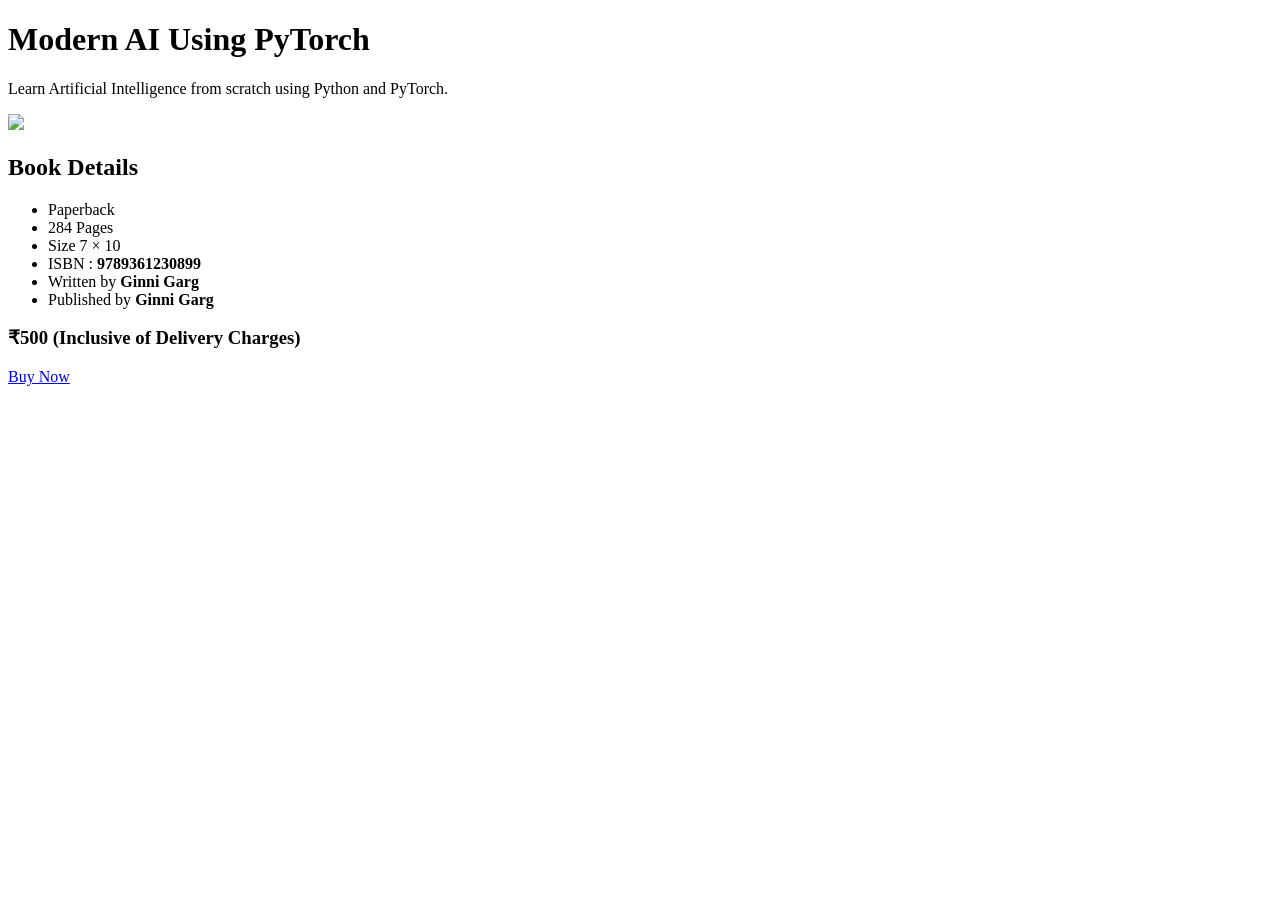
==== index.html @ 7d4c64e7 "Add files via upload" ====
<!DOCTYPE html>
<html lang="en">

<head>

<meta charset="UTF-8">

<title>Modern AI Using PyTorch</title>

<link rel="stylesheet" href="assets/css/style.css">

</head>

<body>

<header>

<h1>Modern AI Using PyTorch</h1>

<p>
Learn Artificial Intelligence from scratch using Python and PyTorch.
</p>

</header>

<section class="book">

<img src="assets/images/Front_Cover.png">

<div>

<h2>Book Details</h2>

<ul>

<li>Paperback</li>

<li>284 Pages</li>

<li>Size 7 × 10</li>

<li>ISBN : <b>9789361230899</b></li>

<li>Written by <b>Ginni Garg</b></li>

<li>Published by <b>Ginni Garg</b></li>

</ul>

<h3>₹500 (Inclusive of Delivery Charges)</h3>

<a href="payment.html" class="buy">
Buy Now

</a>

</div>

</section>

</body>

</html>
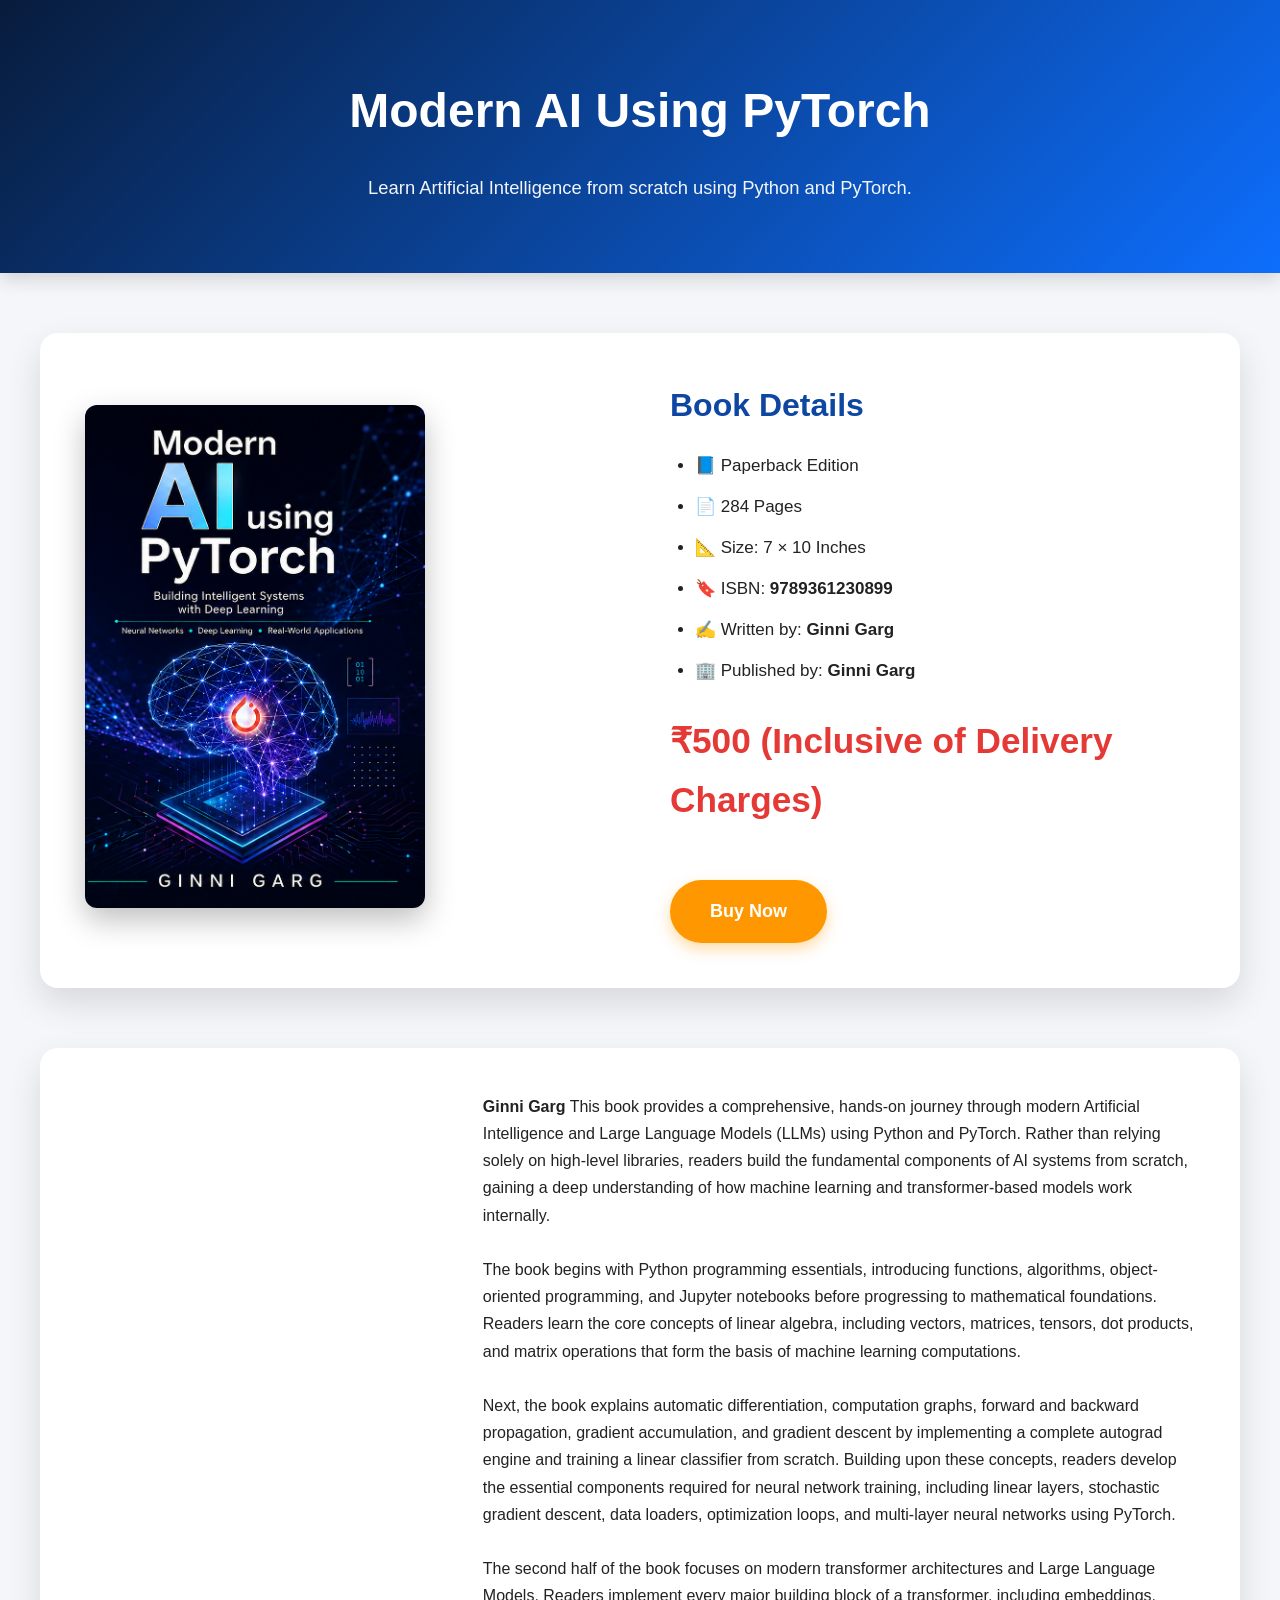
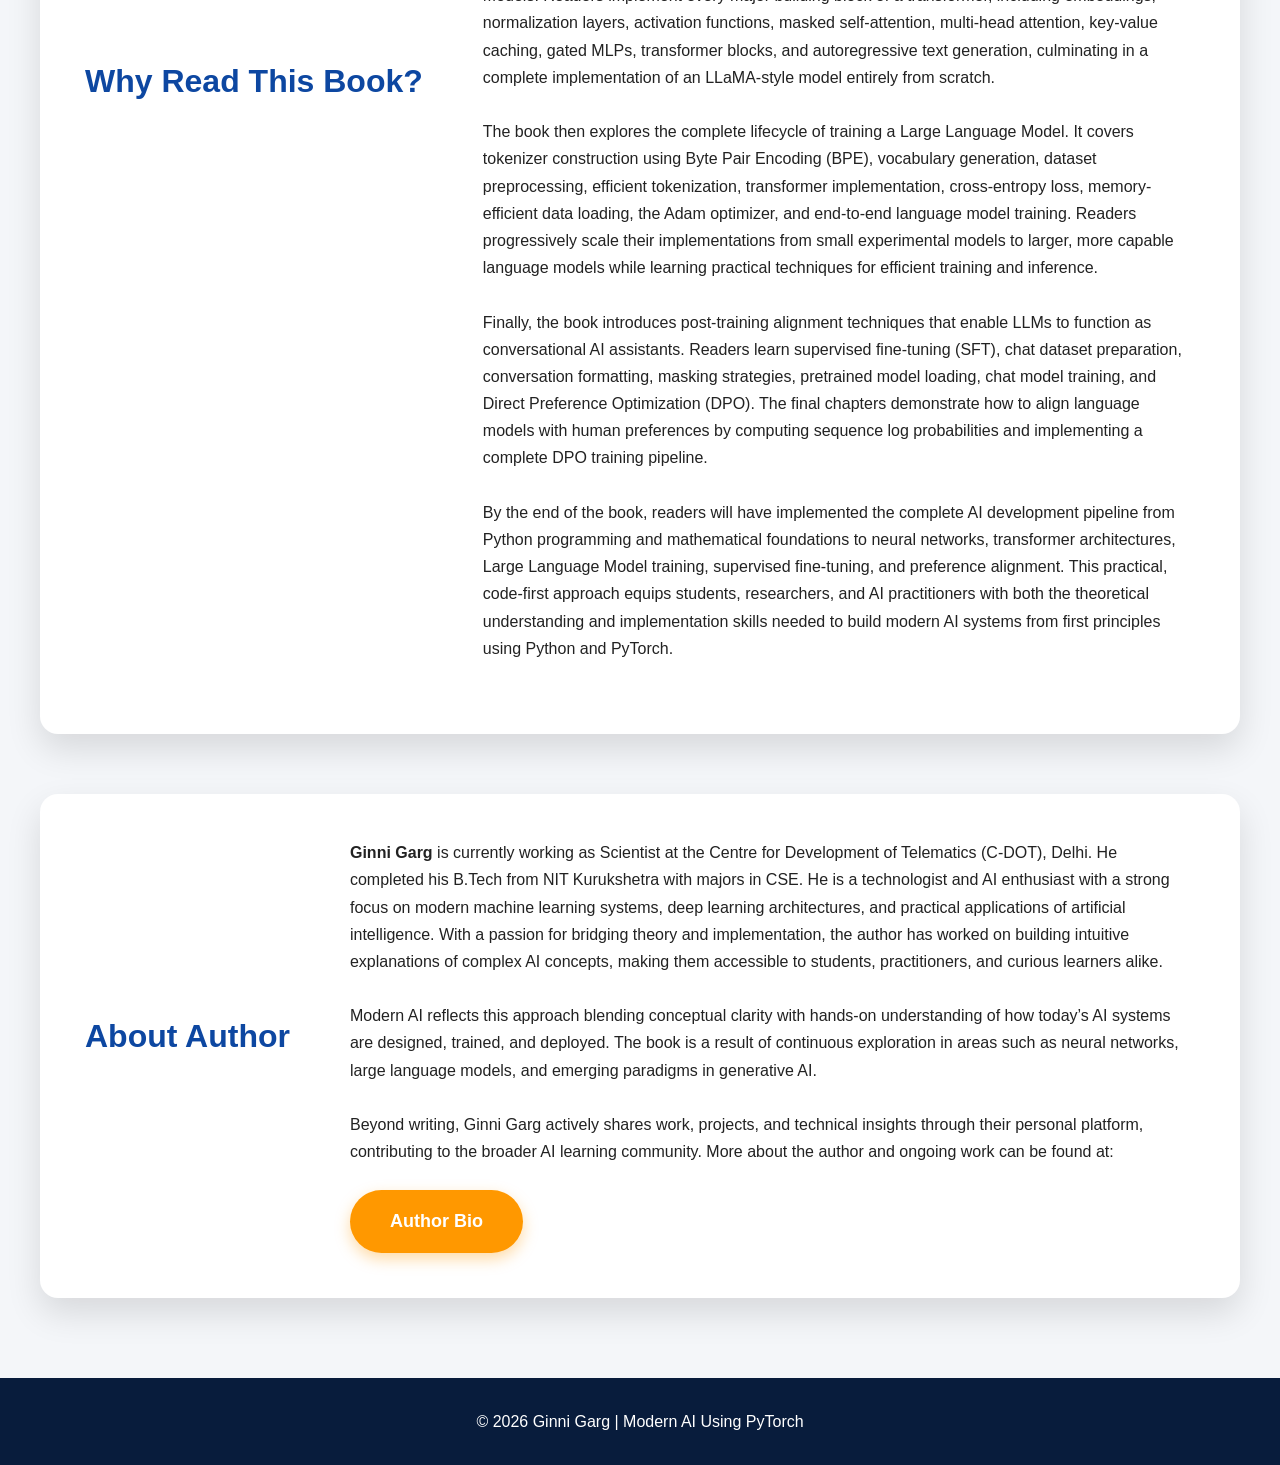
==== commit f85649f4: "Add files via upload" ====
--- a/index.html
+++ b/index.html
@@ -5,17 +5,25 @@
 
 <meta charset="UTF-8">
 
-<title>Modern AI Using PyTorch</title>
+<meta name="viewport" content="width=device-width, initial-scale=1.0">
+
+<title>
+Modern AI Using PyTorch
+</title>
 
 <link rel="stylesheet" href="assets/css/style.css">
 
 </head>
 
+
 <body>
 
+
 <header>
 
-<h1>Modern AI Using PyTorch</h1>
+<h1>
+Modern AI Using PyTorch
+</h1>
 
 <p>
 Learn Artificial Intelligence from scratch using Python and PyTorch.
@@ -23,41 +31,181 @@
 
 </header>
 
+
+
 <section class="book">
 
-<img src="assets/images/Front_Cover.png">
-
-<div>
-
-<h2>Book Details</h2>
+
+<div class="book-gallery">
+
+
+<img 
+src="assets/images/Front_Cover.png"
+class="main-cover"
+alt="Modern AI Using PyTorch Book Cover">
+
+
+</div>
+
+
+
+
+<div class="book-info">
+
+
+<h2>
+Book Details
+</h2>
+
 
 <ul>
 
-<li>Paperback</li>
-
-<li>284 Pages</li>
-
-<li>Size 7 × 10</li>
-
-<li>ISBN : <b>9789361230899</b></li>
-
-<li>Written by <b>Ginni Garg</b></li>
-
-<li>Published by <b>Ginni Garg</b></li>
+<li>
+📘 Paperback Edition
+</li>
+
+<li>
+📄 284 Pages
+</li>
+
+<li>
+📐 Size: 7 × 10 Inches
+</li>
+
+<li>
+🔖 ISBN:
+<b>
+9789361230899
+</b>
+</li>
+
+<li>
+✍️ Written by:
+<b>
+Ginni Garg
+</b>
+</li>
+
+<li>
+🏢 Published by:
+<b>
+Ginni Garg
+</b>
+</li>
 
 </ul>
 
-<h3>₹500 (Inclusive of Delivery Charges)</h3>
+
+
+<h3>
+₹500 
+<span>
+(Inclusive of Delivery Charges)
+</span>
+</h3>
+
+
 
 <a href="payment.html" class="buy">
+
 Buy Now
 
 </a>
 
-</div>
+
+</div>
+
 
 </section>
 
+
+<section class="book">
+
+
+<h2>
+Why Read This Book?
+</h2>
+
+<div class="feature-grid">
+
+<p>
+
+<b>Ginni Garg</b> This book provides a comprehensive, hands-on journey through modern Artificial Intelligence and Large Language Models (LLMs) using Python and PyTorch. Rather than relying solely on high-level libraries, readers build the fundamental components of AI systems from scratch, gaining a deep understanding of how machine learning and transformer-based models work internally.<br><br>
+
+The book begins with Python programming essentials, introducing functions, algorithms, object-oriented programming, and Jupyter notebooks before progressing to mathematical foundations. Readers learn the core concepts of linear algebra, including vectors, matrices, tensors, dot products, and matrix operations that form the basis of machine learning computations.<br><br>
+
+Next, the book explains automatic differentiation, computation graphs, forward and backward propagation, gradient accumulation, and gradient descent by implementing a complete autograd engine and training a linear classifier from scratch. Building upon these concepts, readers develop the essential components required for neural network training, including linear layers, stochastic gradient descent, data loaders, optimization loops, and multi-layer neural networks using PyTorch.<br><br>
+
+The second half of the book focuses on modern transformer architectures and Large Language Models. Readers implement every major building block of a transformer, including embeddings, normalization layers, activation functions, masked self-attention, multi-head attention, key-value caching, gated MLPs, transformer blocks, and autoregressive text generation, culminating in a complete implementation of an LLaMA-style model entirely from scratch.<br><br>
+
+The book then explores the complete lifecycle of training a Large Language Model. It covers tokenizer construction using Byte Pair Encoding (BPE), vocabulary generation, dataset preprocessing, efficient tokenization, transformer implementation, cross-entropy loss, memory-efficient data loading, the Adam optimizer, and end-to-end language model training. Readers progressively scale their implementations from small experimental models to larger, more capable language models while learning practical techniques for efficient training and inference.<br><br>
+
+Finally, the book introduces post-training alignment techniques that enable LLMs to function as conversational AI assistants. Readers learn supervised fine-tuning (SFT), chat dataset preparation, conversation formatting, masking strategies, pretrained model loading, chat model training, and Direct Preference Optimization (DPO). The final chapters demonstrate how to align language models with human preferences by computing sequence log probabilities and implementing a complete DPO training pipeline.<br><br>
+
+By the end of the book, readers will have implemented the complete AI development pipeline from Python programming and mathematical foundations to neural networks, transformer architectures, Large Language Model training, supervised fine-tuning, and preference alignment. This practical, code-first approach equips students, researchers, and AI practitioners with both the theoretical understanding and implementation skills needed to build modern AI systems from first principles using Python and PyTorch.<br><br>
+
+</p>
+
+</div>
+
+</section>
+
+
+<section class="book">
+
+
+<h2>
+About Author
+</h2>
+
+
+<div class="feature-grid">
+
+<p>
+<b>Ginni Garg</b> is currently working as Scientist at the Centre for Development of
+Telematics (C-DOT), Delhi. He completed his B.Tech from NIT Kurukshetra with
+majors in CSE. He is a technologist and AI enthusiast with a strong focus on modern
+machine learning systems, deep learning architectures, and practical applications of artificial
+intelligence. With a passion for bridging theory and implementation, the author has worked
+on building intuitive explanations of complex AI concepts, making them accessible to
+students, practitioners, and curious learners alike.<br><br>
+
+Modern AI reflects this approach blending conceptual clarity with hands-on understanding
+of how today’s AI systems are designed, trained, and deployed. The book is a result of
+continuous exploration in areas such as neural networks, large language models, and
+emerging paradigms in generative AI.<br><br>
+
+Beyond writing, Ginni Garg actively shares work, projects, and technical insights through
+their personal platform, contributing to the broader AI learning community.
+More about the author and ongoing work can be found at: <a href="https://ginniindia.github.io" class="buy">
+
+Author Bio
+
+</a>
+</p>
+
+
+</div>
+
+
+
+</section>
+
+
+
+
+<footer>
+
+<p>
+© 2026 Ginni Garg |
+Modern AI Using PyTorch
+</p>
+
+</footer>
+
+
+
+
 </body>
 
 </html>
--- a/assets/css/style.css
+++ b/assets/css/style.css
@@ -0,0 +1,516 @@
+/* ==========================================
+   Modern AI Using PyTorch
+   Professional Book Website Styles
+========================================== */
+
+*{
+    margin:0;
+    padding:0;
+    box-sizing:border-box;
+}
+
+html{
+    scroll-behavior:smooth;
+}
+
+body{
+    font-family: "Segoe UI", Tahoma, Geneva, Verdana, sans-serif;
+    background:#f4f6f9;
+    color:#222;
+    line-height:1.7;
+}
+
+/* ---------- Container ---------- */
+
+.container{
+    width:90%;
+    max-width:1200px;
+    margin:auto;
+}
+
+/* ---------- Header ---------- */
+
+header{
+    background:linear-gradient(135deg,#081c3c,#0d6efd);
+    color:#fff;
+    padding:70px 30px;
+    text-align:center;
+    box-shadow:0 6px 18px rgba(0,0,0,.15);
+}
+
+header h1{
+    font-size:3rem;
+    margin-bottom:20px;
+    font-weight:700;
+}
+
+header p{
+    max-width:800px;
+    margin:auto;
+    font-size:1.15rem;
+    opacity:.95;
+}
+
+/* ---------- Book Section ---------- */
+
+.book{
+    max-width:1200px;
+    margin:60px auto;
+    background:#fff;
+    display:flex;
+    gap:60px;
+    align-items:center;
+    padding:45px;
+    border-radius:18px;
+    box-shadow:0 15px 35px rgba(0,0,0,.12);
+}
+
+.book img{
+    width:340px;
+    border-radius:12px;
+    transition:.4s;
+    box-shadow:0 12px 30px rgba(0,0,0,.25);
+}
+
+.book img:hover{
+    transform:scale(1.04) rotate(-1deg);
+}
+
+.book div{
+    flex:1;
+}
+
+.book h2{
+    font-size:2rem;
+    margin-bottom:20px;
+    color:#0d47a1;
+}
+
+.book h3{
+    color:#e53935;
+    font-size:2.2rem;
+    margin:25px 0;
+}
+
+.book ul{
+    margin-left:25px;
+    margin-top:15px;
+}
+
+.book li{
+    margin-bottom:12px;
+    font-size:17px;
+}
+
+/* ---------- Buy Button ---------- */
+
+.buy{
+    display:inline-block;
+    margin-top:25px;
+    padding:16px 40px;
+    border-radius:50px;
+    background:#ff9800;
+    color:#fff;
+    text-decoration:none;
+    font-size:18px;
+    font-weight:600;
+    transition:.3s;
+    box-shadow:0 6px 15px rgba(255,152,0,.35);
+}
+
+.buy:hover{
+    background:#f57c00;
+    transform:translateY(-3px);
+}
+
+/* ---------- Forms ---------- */
+
+form{
+    max-width:750px;
+    margin:60px auto;
+    background:#fff;
+    padding:45px;
+    border-radius:15px;
+    box-shadow:0 12px 30px rgba(0,0,0,.1);
+}
+
+form h2{
+    margin-bottom:30px;
+    color:#0d47a1;
+}
+
+input,
+textarea,
+select{
+
+    width:100%;
+    padding:15px 18px;
+    margin-bottom:20px;
+    border:1px solid #d7d7d7;
+    border-radius:8px;
+    font-size:16px;
+    transition:.3s;
+    background:#fafafa;
+}
+
+textarea{
+    min-height:140px;
+    resize:vertical;
+}
+
+input:focus,
+textarea:focus,
+select:focus{
+
+    outline:none;
+    border-color:#0d6efd;
+    background:#fff;
+    box-shadow:0 0 8px rgba(13,110,253,.15);
+
+}
+
+button{
+
+    width:100%;
+    padding:16px;
+    background:#0d6efd;
+    color:#fff;
+    font-size:18px;
+    font-weight:600;
+    border:none;
+    border-radius:8px;
+    cursor:pointer;
+    transition:.3s;
+
+}
+
+button:hover{
+
+    background:#0849b8;
+
+}
+
+/* ---------- Cards ---------- */
+
+.card{
+
+    background:#fff;
+    padding:30px;
+    border-radius:15px;
+    box-shadow:0 8px 20px rgba(0,0,0,.08);
+    margin:30px 0;
+
+}
+
+/* ---------- Footer ---------- */
+
+footer{
+
+    margin-top:80px;
+    background:#081c3c;
+    color:#fff;
+    text-align:center;
+    padding:30px;
+
+}
+
+footer a{
+
+    color:#fff;
+    text-decoration:none;
+
+}
+
+/* ---------- Success Page ---------- */
+
+.success{
+
+    text-align:center;
+    max-width:700px;
+    margin:80px auto;
+    background:#fff;
+    padding:50px;
+    border-radius:18px;
+    box-shadow:0 10px 25px rgba(0,0,0,.1);
+
+}
+
+.success h1{
+
+    color:#2e7d32;
+    margin-bottom:20px;
+
+}
+
+.success p{
+
+    margin-bottom:30px;
+    font-size:18px;
+
+}
+
+/* ---------- Utilities ---------- */
+
+.text-center{
+    text-align:center;
+}
+
+.mt-20{
+    margin-top:20px;
+}
+
+.mt-40{
+    margin-top:40px;
+}
+
+.mb-40{
+    margin-bottom:40px;
+}
+
+/* ---------- Responsive ---------- */
+
+@media(max-width:992px){
+
+.book{
+
+    flex-direction:column;
+    text-align:center;
+
+}
+
+.book img{
+
+    width:280px;
+
+}
+
+.book ul{
+
+    text-align:left;
+
+}
+
+header h1{
+
+    font-size:2.4rem;
+
+}
+
+}
+
+@media(max-width:768px){
+
+header{
+
+    padding:50px 20px;
+
+}
+
+header h1{
+
+    font-size:2rem;
+
+}
+
+.book{
+
+    padding:25px;
+
+}
+
+form{
+
+    padding:25px;
+
+}
+
+.buy{
+
+    width:100%;
+    text-align:center;
+
+}
+
+}
+
+@media(max-width:480px){
+
+header h1{
+
+    font-size:1.7rem;
+
+}
+
+.book h2{
+
+    font-size:1.5rem;
+
+}
+
+.book h3{
+
+    font-size:1.8rem;
+
+}
+
+body{
+
+    font-size:15px;
+
+}
+
+/* ==========================
+   Payment Page
+========================== */
+
+
+.payment-card{
+
+max-width:750px;
+
+margin:60px auto;
+
+padding:45px;
+
+}
+
+
+
+.payment-card .back-btn{
+
+display:inline-block;
+
+margin-bottom:30px;
+
+}
+
+
+
+.payment-card h2{
+
+color:#0d47a1;
+
+font-size:2rem;
+
+margin-bottom:15px;
+
+}
+
+
+
+.payment-desc{
+
+font-size:17px;
+
+color:#666;
+
+margin-bottom:25px;
+
+}
+
+
+
+.upi-image {
+
+    width: 200px;
+    max-width: 80%;
+    height: auto;
+
+    display: block;
+    margin: 25px auto;
+
+    object-fit: contain;
+
+    border-radius: 12px;
+
+    padding: 8px;
+
+    background: #ffffff;
+
+    box-shadow: 0 8px 20px rgba(0,0,0,0.15);
+
+}
+
+
+@media(max-width:600px){
+
+    .upi-image {
+
+        width: 150px;
+        max-width: 70%;
+
+    }
+
+}
+
+
+
+.upi-details{
+
+background:#f4f8ff;
+
+padding:20px;
+
+border-radius:12px;
+
+margin:20px auto;
+
+max-width:350px;
+
+}
+
+
+
+.upi-details h3{
+
+color:#0d6efd;
+
+}
+
+
+
+.payment-steps{
+
+text-align:left;
+
+background:#f8f9fa;
+
+padding:25px;
+
+border-radius:15px;
+
+margin:35px 0;
+
+}
+
+
+
+.payment-steps h3{
+
+color:#0d47a1;
+
+margin-bottom:15px;
+
+}
+
+
+
+.payment-steps ul{
+
+list-style:none;
+
+padding:0;
+
+}
+
+
+
+.payment-steps li{
+
+padding:8px 0;
+
+font-size:16px;
+
+}
+
+}
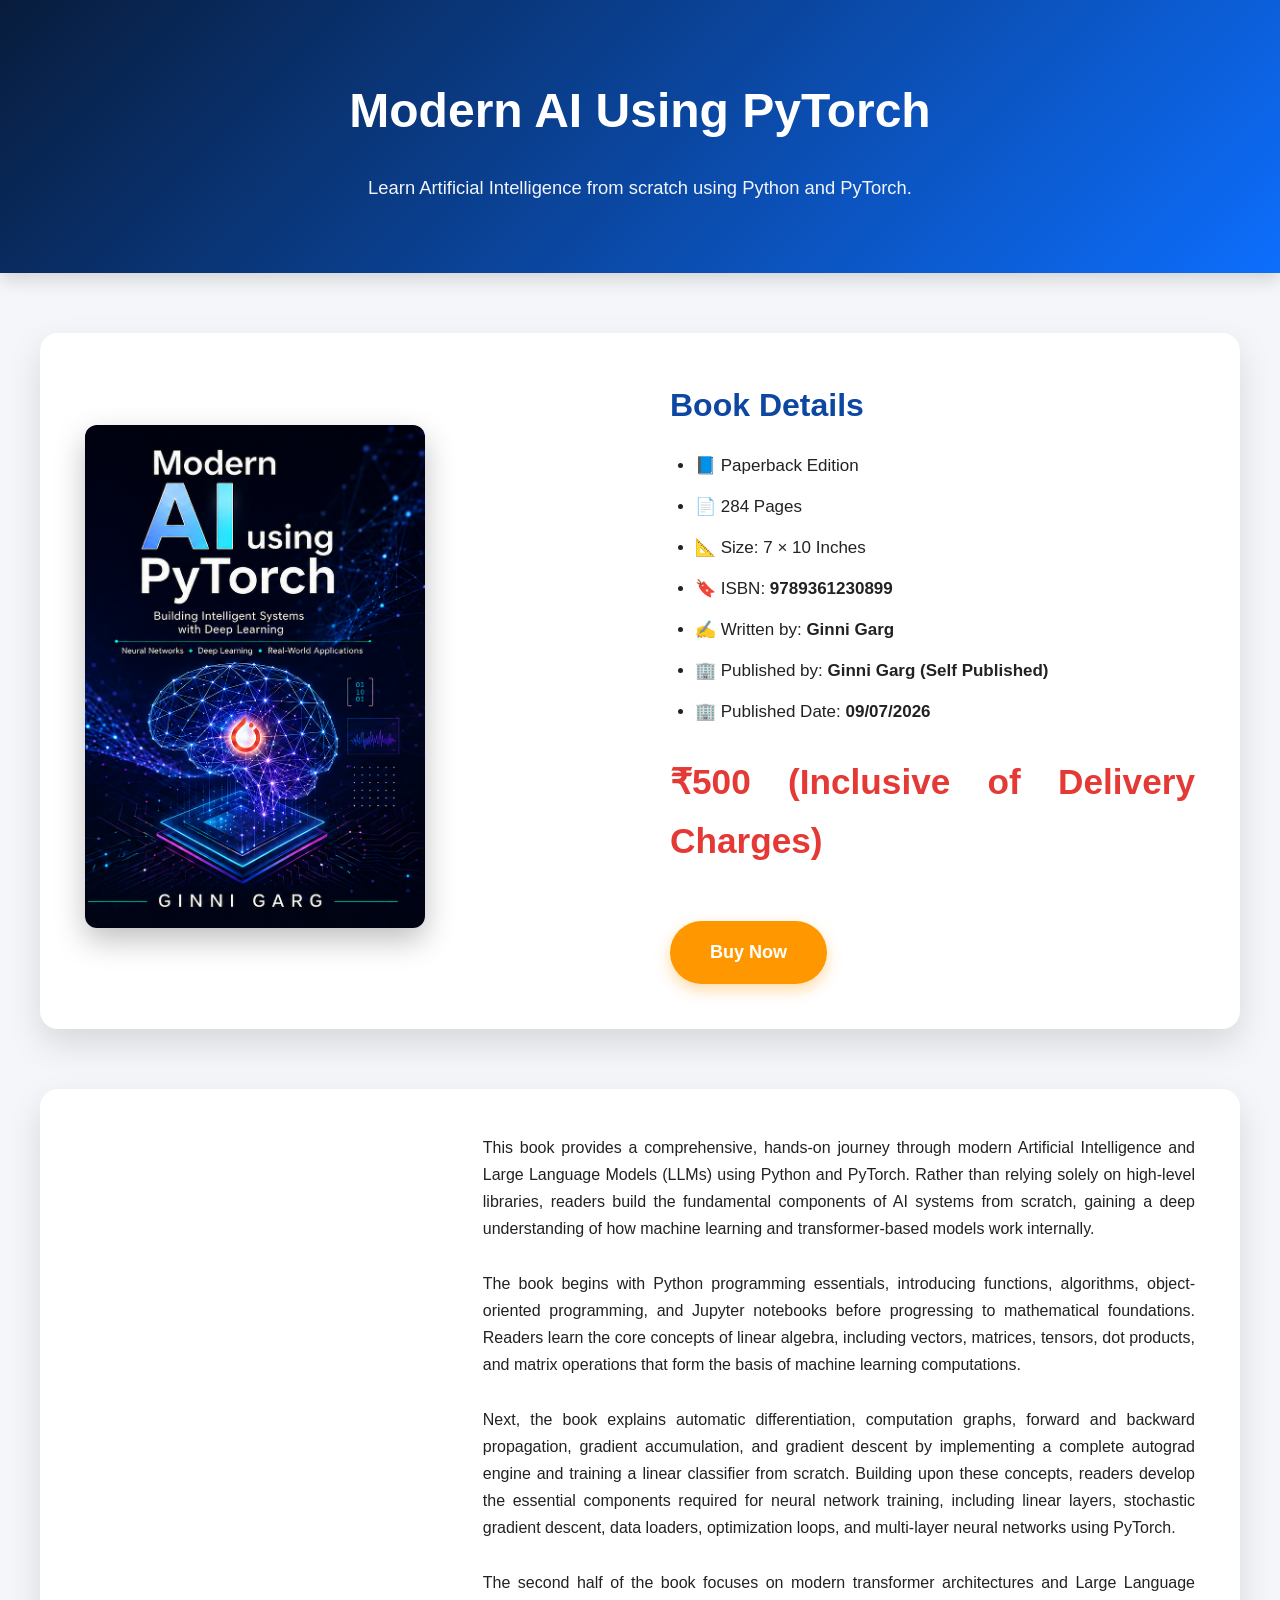
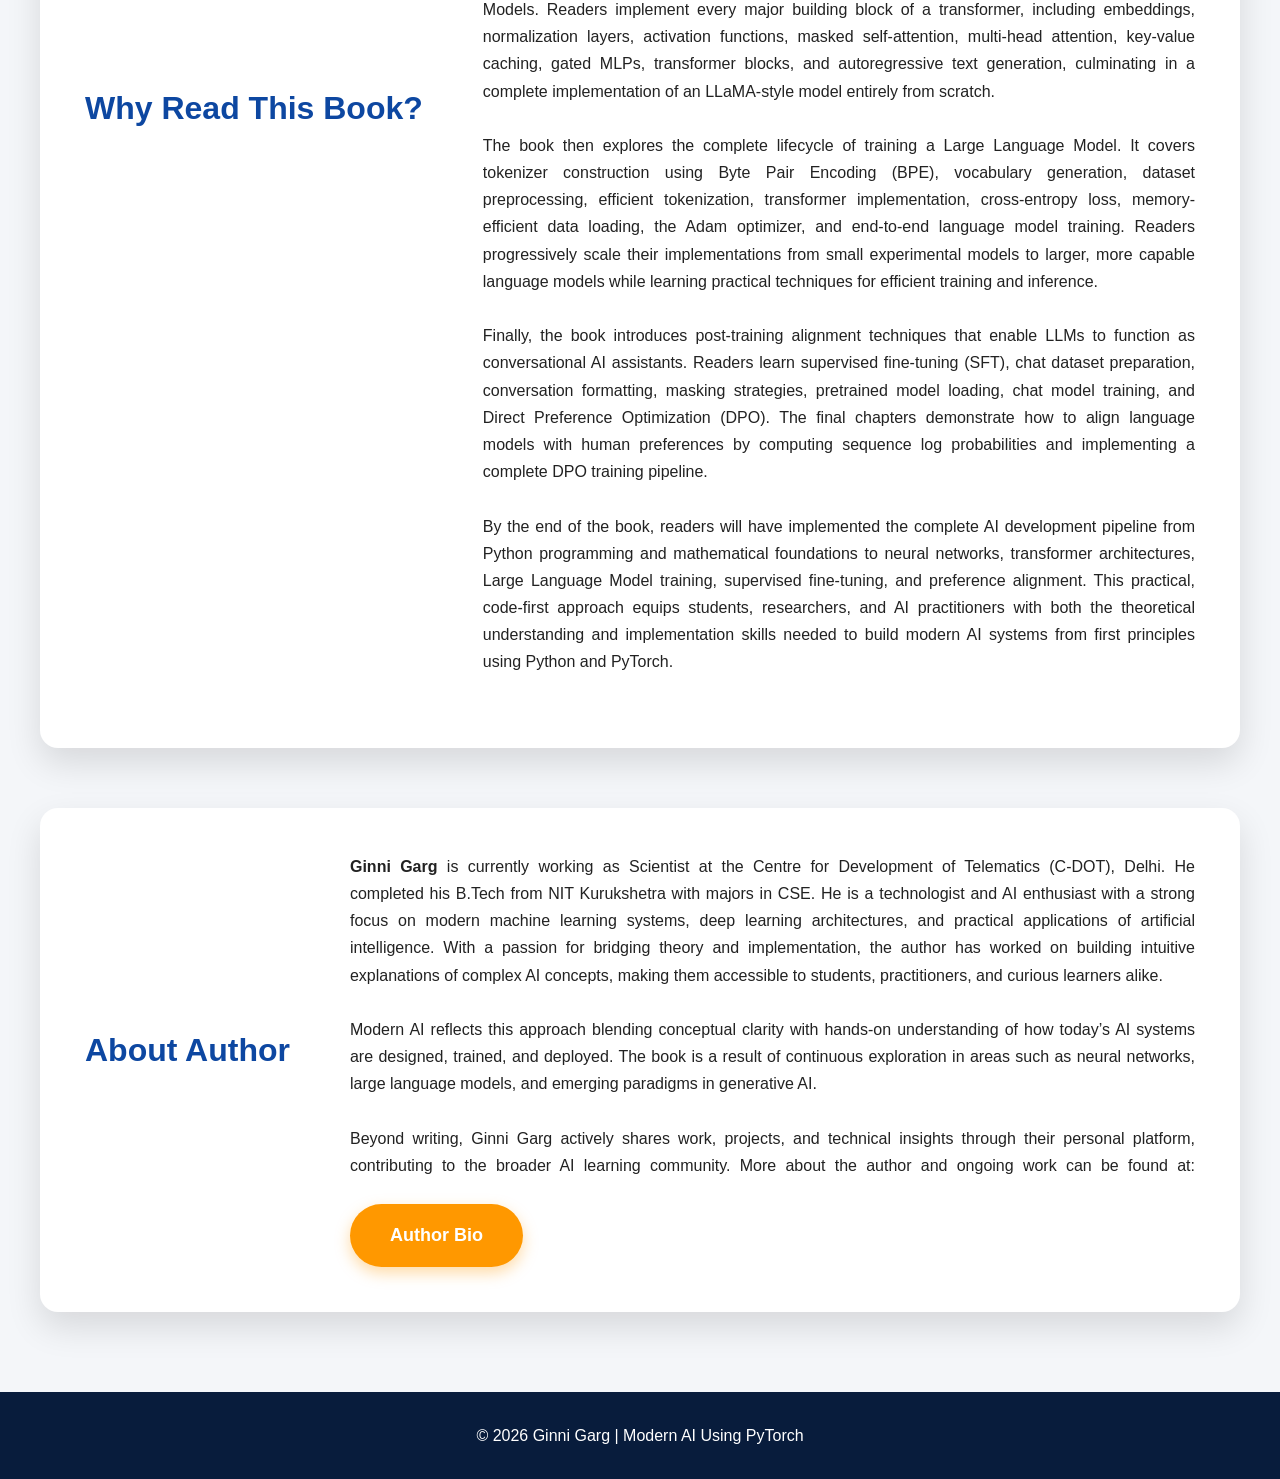
==== commit b35a70fe: "Add files via upload" ====
--- a/index.html
+++ b/index.html
@@ -89,7 +89,14 @@
 <li>
 🏢 Published by:
 <b>
-Ginni Garg
+Ginni Garg (Self Published)
+</b>
+</li>
+
+<li>
+🏢 Published Date:
+<b>
+09/07/2026
 </b>
 </li>
 
@@ -130,7 +137,7 @@
 
 <p>
 
-<b>Ginni Garg</b> This book provides a comprehensive, hands-on journey through modern Artificial Intelligence and Large Language Models (LLMs) using Python and PyTorch. Rather than relying solely on high-level libraries, readers build the fundamental components of AI systems from scratch, gaining a deep understanding of how machine learning and transformer-based models work internally.<br><br>
+This book provides a comprehensive, hands-on journey through modern Artificial Intelligence and Large Language Models (LLMs) using Python and PyTorch. Rather than relying solely on high-level libraries, readers build the fundamental components of AI systems from scratch, gaining a deep understanding of how machine learning and transformer-based models work internally.<br><br>
 
 The book begins with Python programming essentials, introducing functions, algorithms, object-oriented programming, and Jupyter notebooks before progressing to mathematical foundations. Readers learn the core concepts of linear algebra, including vectors, matrices, tensors, dot products, and matrix operations that form the basis of machine learning computations.<br><br>
 
--- a/assets/css/style.css
+++ b/assets/css/style.css
@@ -63,6 +63,7 @@
     padding:45px;
     border-radius:18px;
     box-shadow:0 15px 35px rgba(0,0,0,.12);
+    text-align:justify;
 }
 
 .book img{
@@ -513,4 +514,190 @@
 
 }
 
-}
+/* ===================================
+   Book Image Horizontal Gallery
+=================================== */
+
+
+.book-gallery{
+
+width:100%;
+
+text-align:center;
+
+}
+
+
+
+.main-cover{
+
+width:330px;
+
+max-width:90%;
+
+border-radius:15px;
+
+cursor:pointer;
+
+box-shadow:
+0 15px 35px rgba(0,0,0,.25);
+
+transition:.3s;
+
+}
+
+
+
+.main-cover:hover{
+
+transform:scale(1.03);
+
+}
+
+
+
+
+/* Horizontal Scroll */
+
+.scroll-gallery{
+
+display:flex;
+
+gap:20px;
+
+overflow-x:auto;
+
+padding:25px 10px;
+
+margin-top:30px;
+
+scroll-behavior:smooth;
+
+}
+
+
+
+.scroll-gallery::-webkit-scrollbar{
+
+height:8px;
+
+}
+
+
+
+.scroll-gallery img{
+
+width:140px;
+
+height:190px;
+
+object-fit:cover;
+
+border-radius:12px;
+
+cursor:pointer;
+
+flex-shrink:0;
+
+box-shadow:
+0 8px 20px rgba(0,0,0,.18);
+
+transition:.3s;
+
+}
+
+
+
+.scroll-gallery img:hover{
+
+transform:translateY(-8px);
+
+}
+
+
+
+/* Full Screen Viewer */
+
+
+.image-viewer{
+
+display:none;
+
+position:fixed;
+
+top:0;
+
+left:0;
+
+width:100%;
+
+height:100%;
+
+background:rgba(0,0,0,.9);
+
+z-index:9999;
+
+align-items:center;
+
+justify-content:center;
+
+padding:20px;
+
+}
+
+
+
+.image-viewer img{
+
+max-width:95%;
+
+max-height:90%;
+
+object-fit:contain;
+
+border-radius:10px;
+
+}
+
+
+
+.close-viewer{
+
+position:absolute;
+
+top:25px;
+
+right:35px;
+
+font-size:45px;
+
+color:white;
+
+cursor:pointer;
+
+}
+
+
+
+@media(max-width:600px){
+
+
+.main-cover{
+
+width:250px;
+
+}
+
+
+.scroll-gallery img{
+
+width:110px;
+
+height:150px;
+
+}
+
+
+}
+
+}
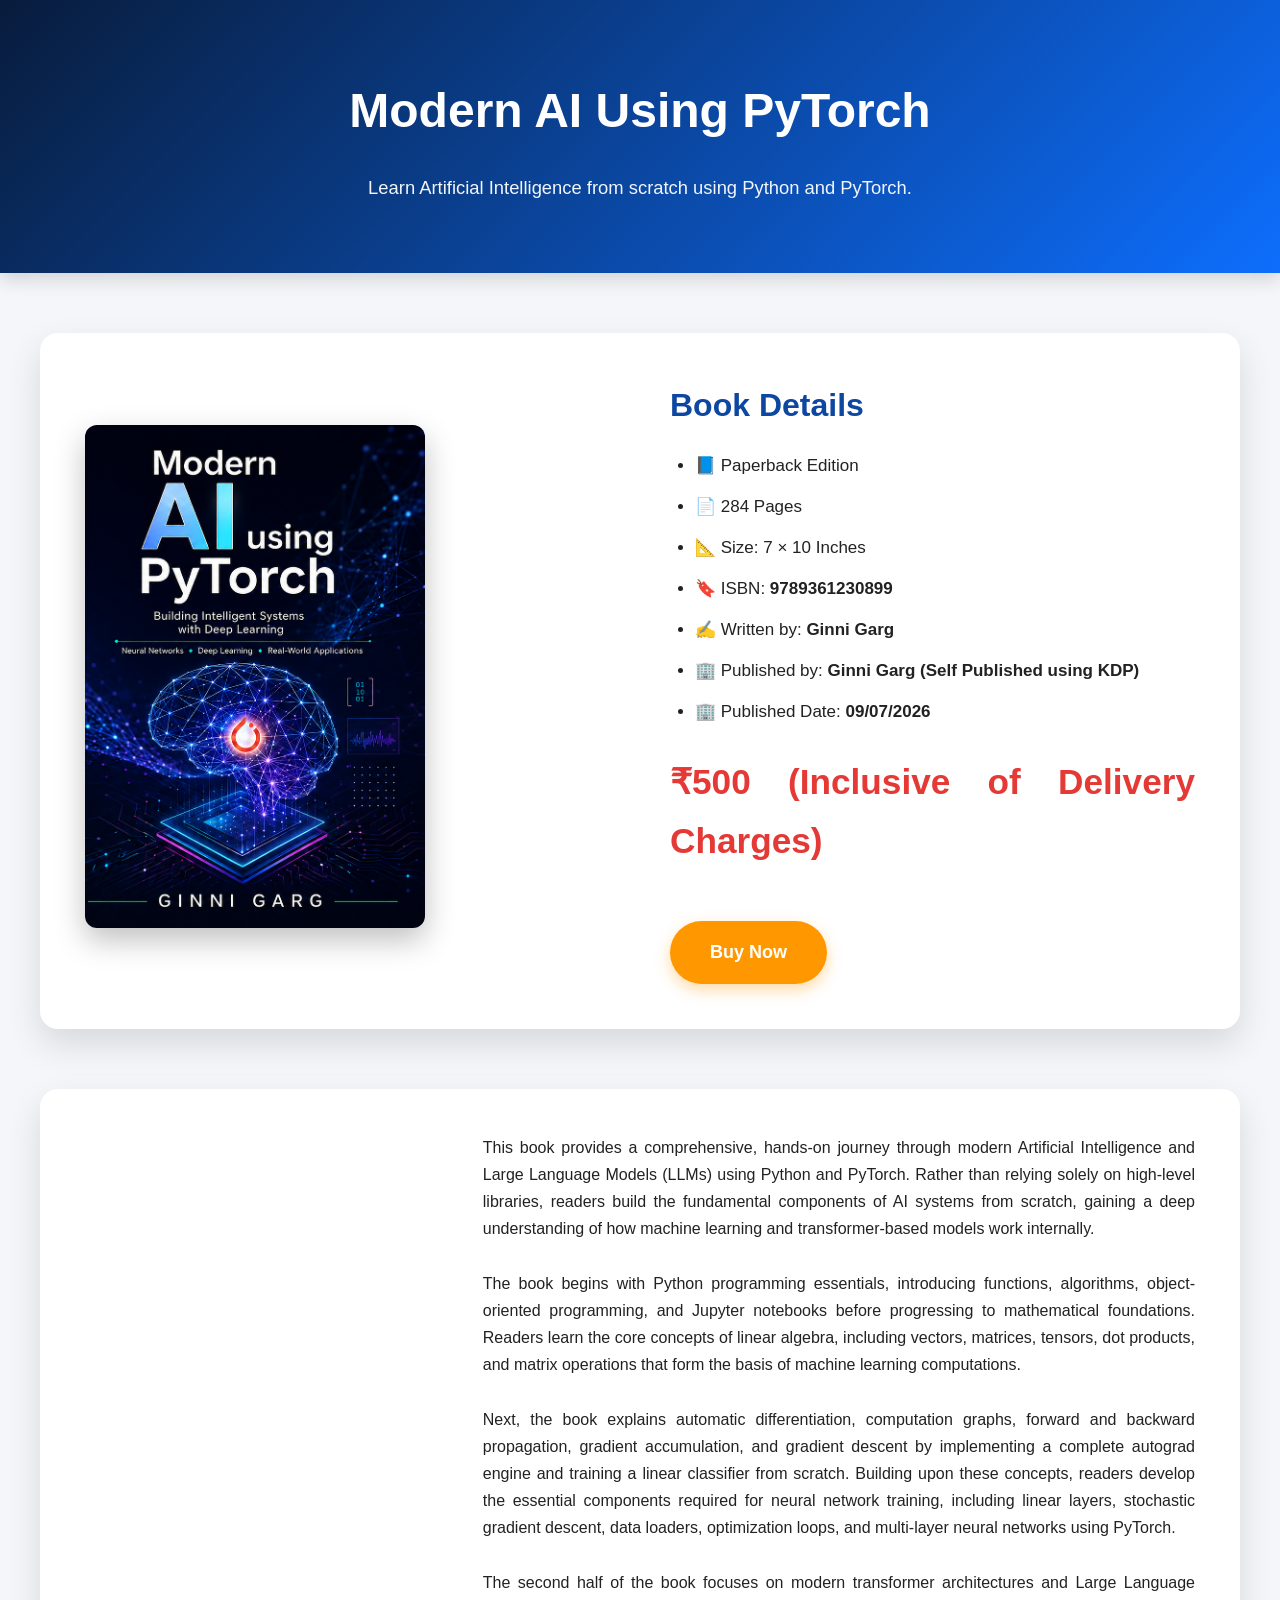
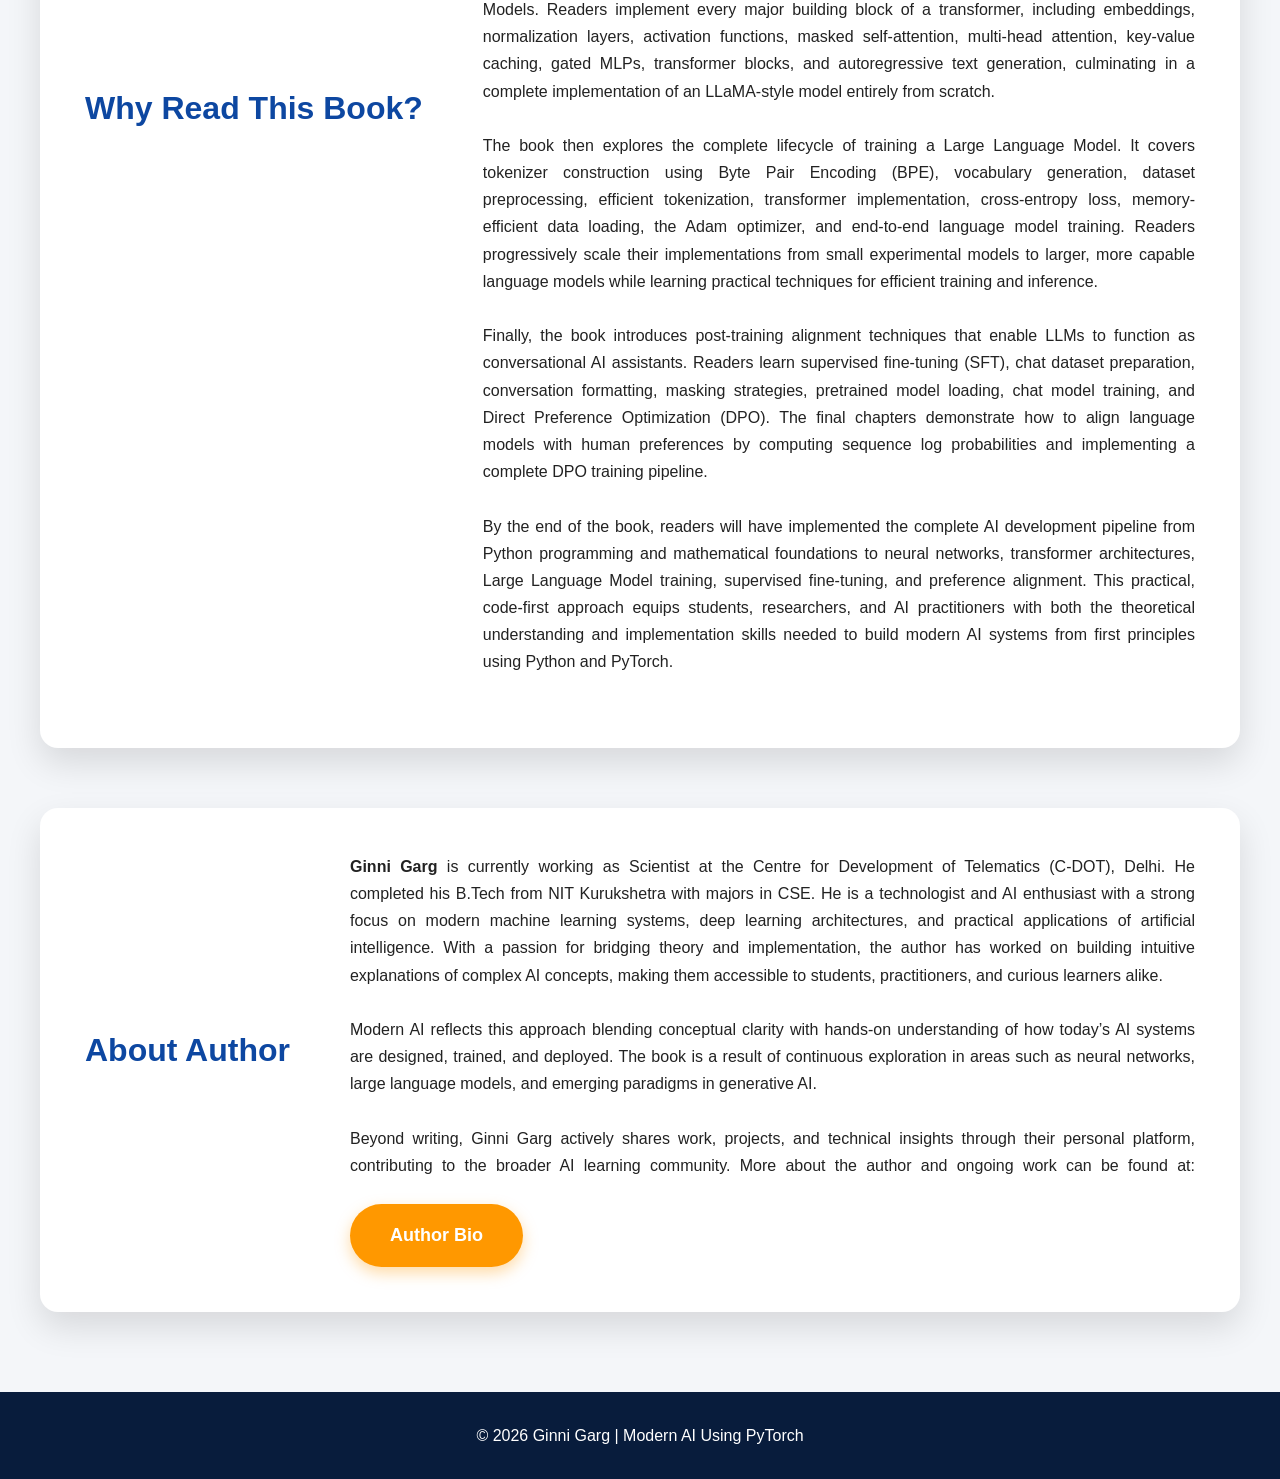
==== commit 77de3388: "Add files via upload" ====
--- a/index.html
+++ b/index.html
@@ -89,7 +89,7 @@
 <li>
 🏢 Published by:
 <b>
-Ginni Garg (Self Published)
+Ginni Garg (Self Published using KDP)
 </b>
 </li>
 
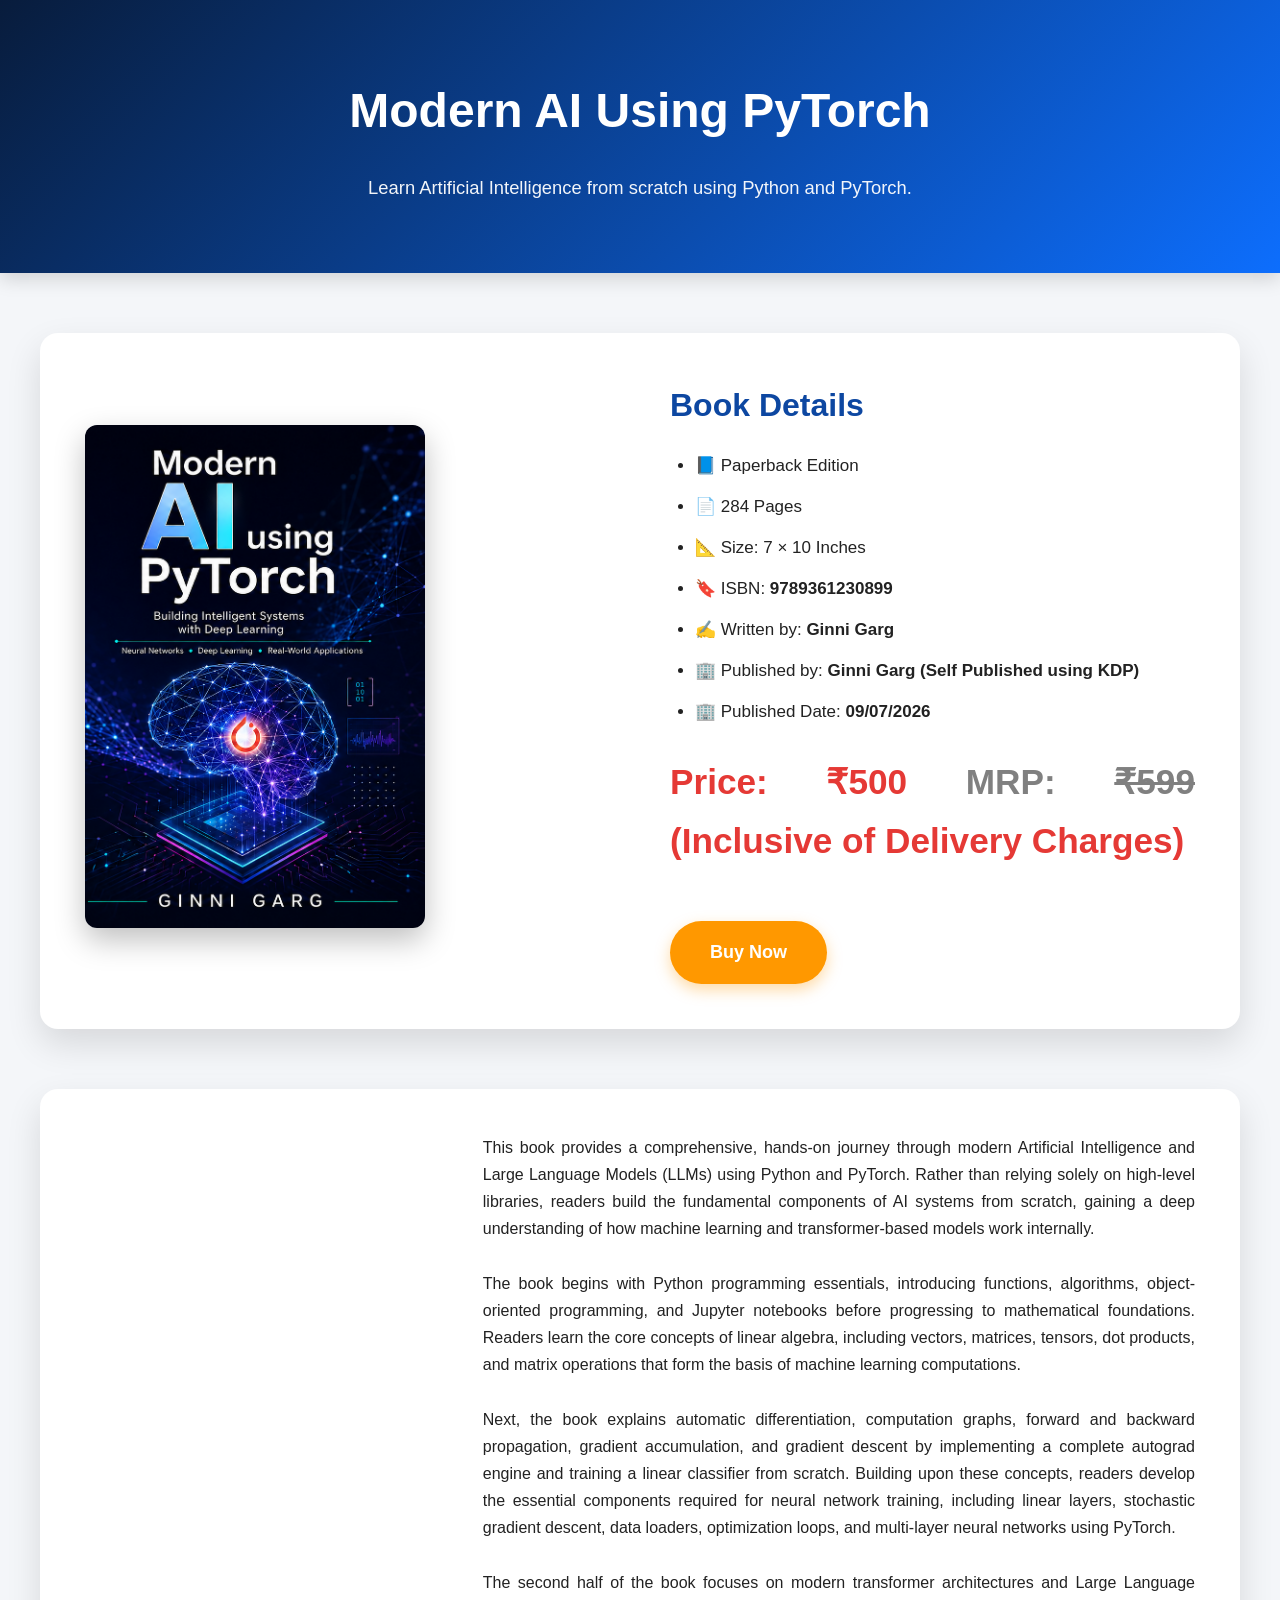
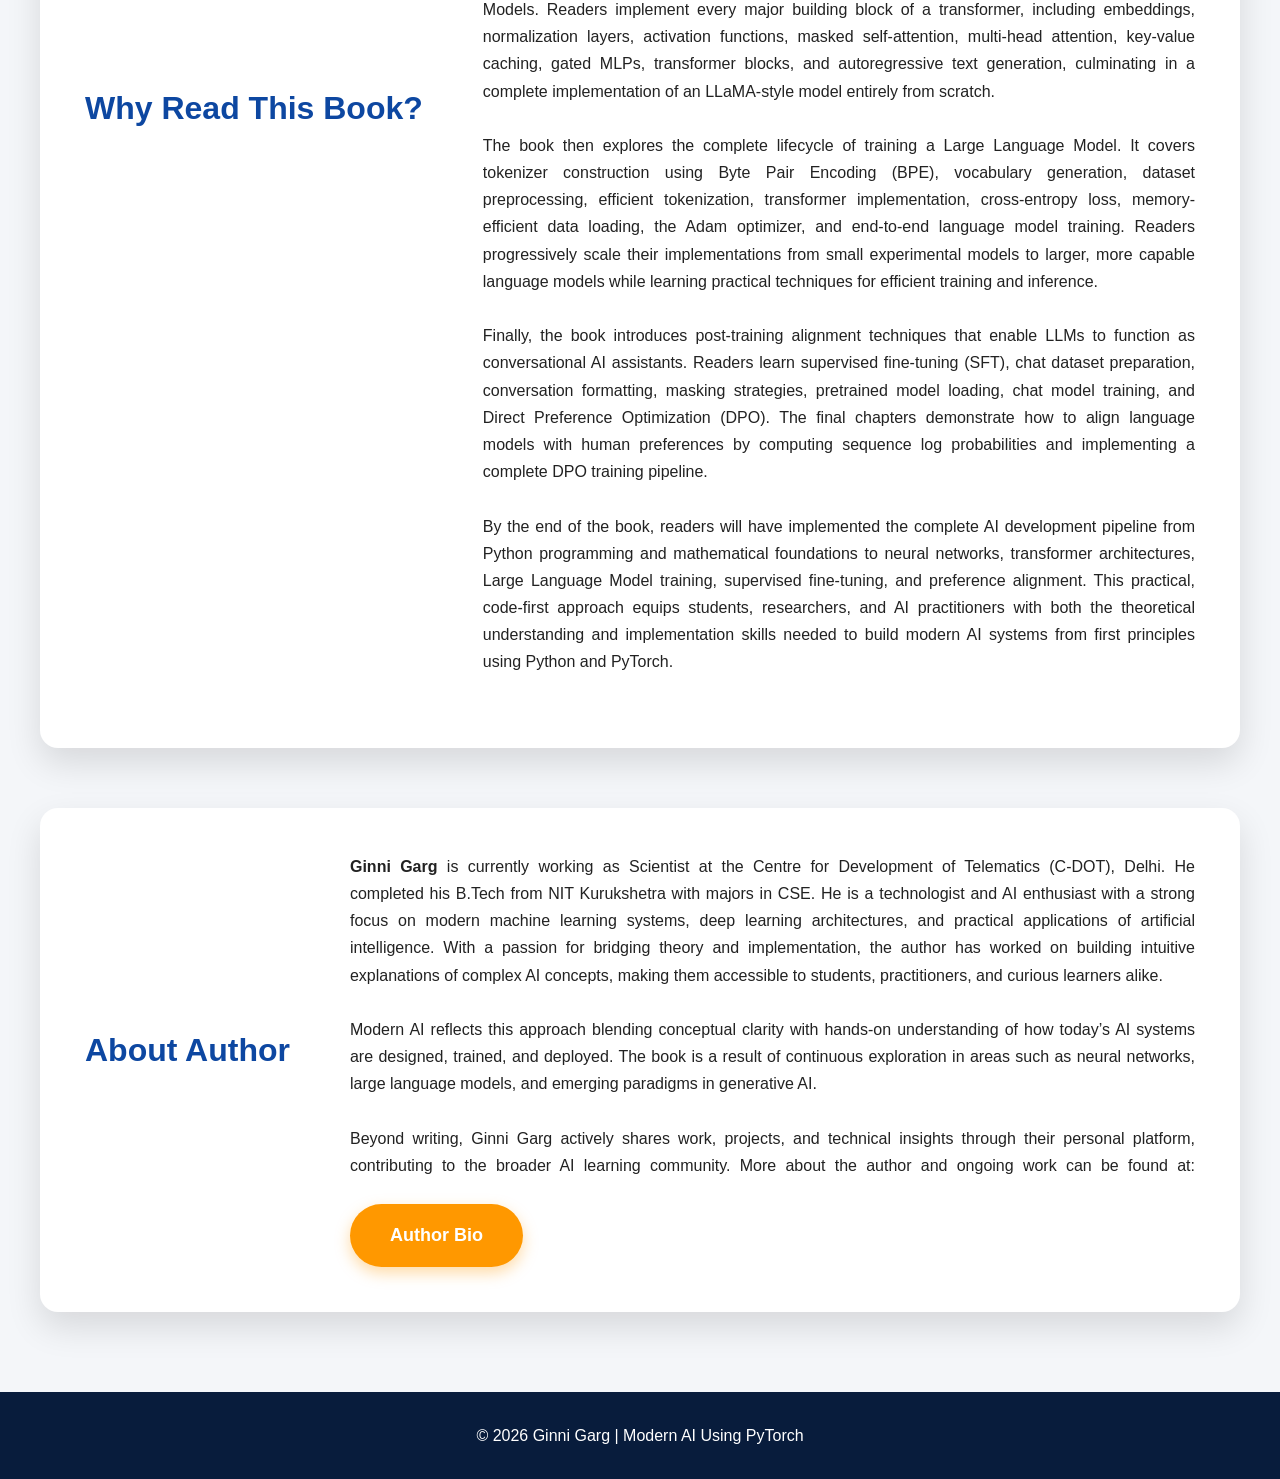
==== commit 67327c0b: "Add files via upload" ====
--- a/index.html
+++ b/index.html
@@ -105,7 +105,7 @@
 
 
 <h3>
-₹500 
+Price: ₹500 <span style="color:gray;">MRP: <del>₹599</del></span>
 <span>
 (Inclusive of Delivery Charges)
 </span>
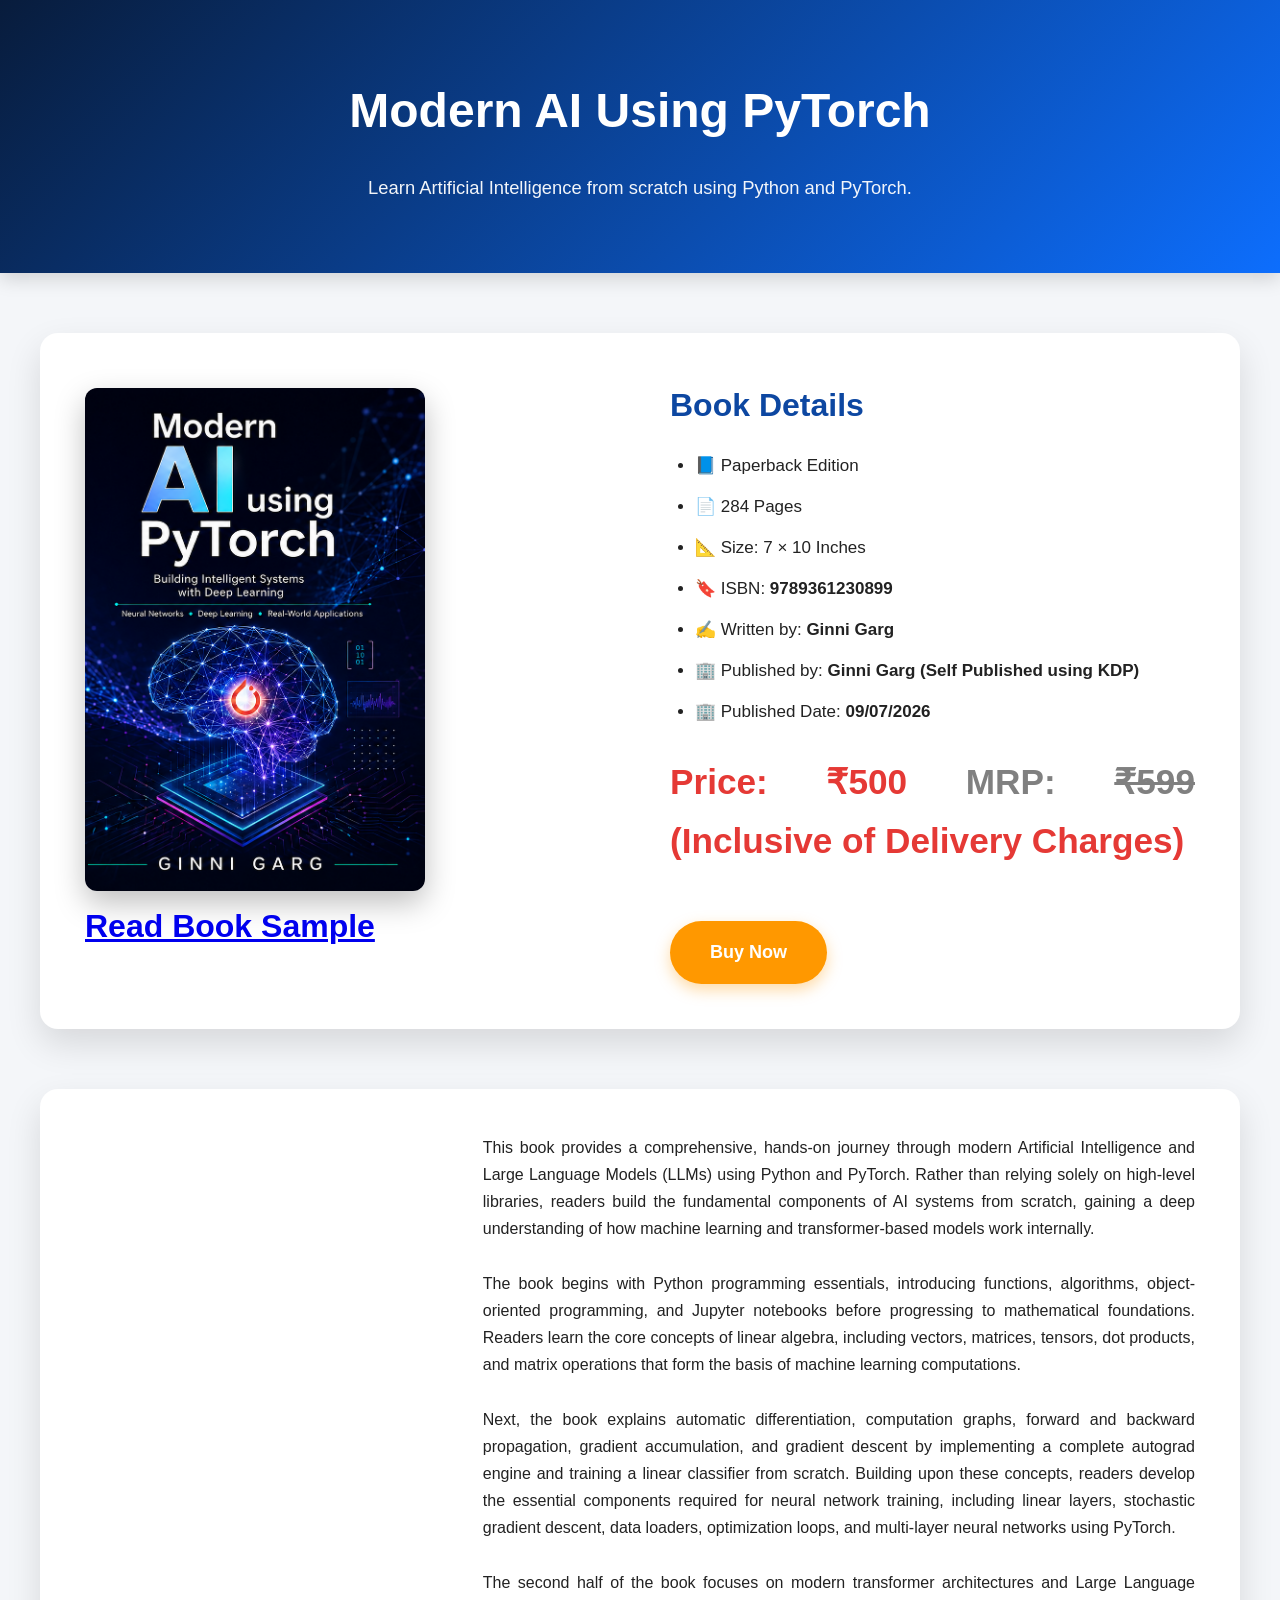
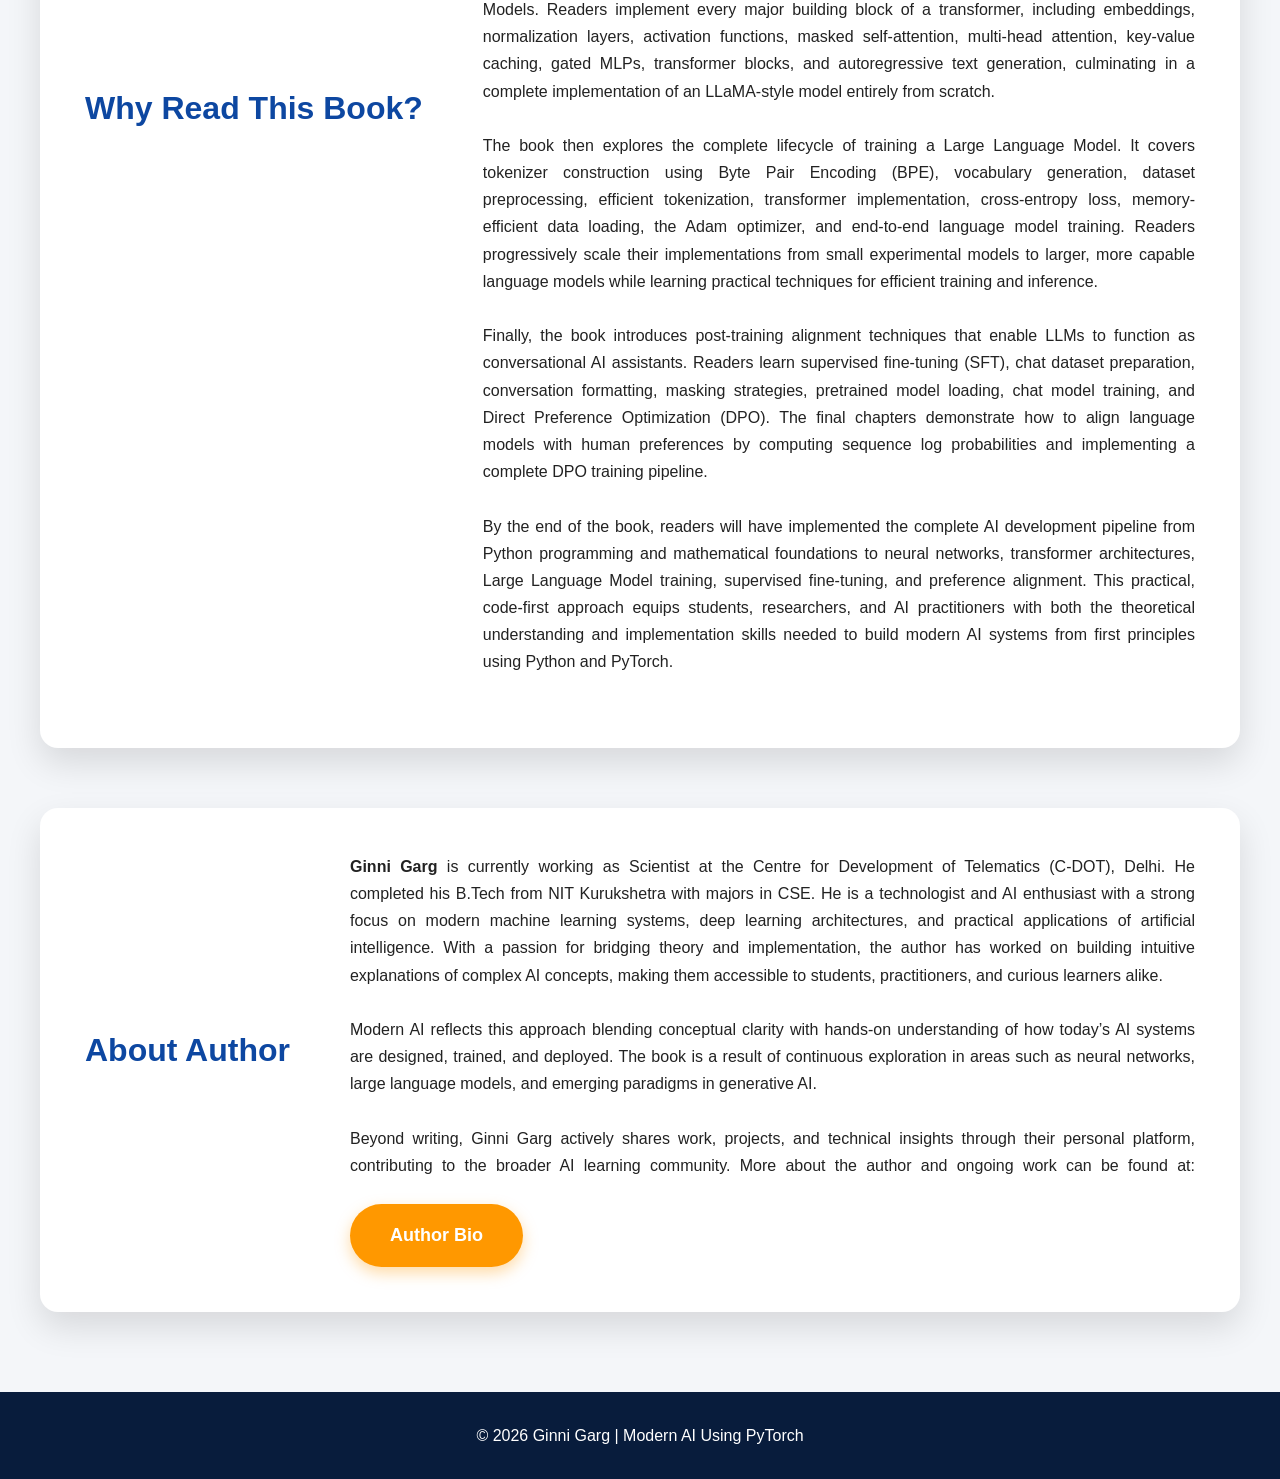
==== commit f337603f: "Add files via upload" ====
--- a/index.html
+++ b/index.html
@@ -44,6 +44,12 @@
 class="main-cover"
 alt="Modern AI Using PyTorch Book Cover">
 
+
+<h2>
+<a href="https://read.amazon.com/sample/B0H8J3N371?clientId=share">
+Read Book Sample
+</a>
+</h2>
 
 </div>
 
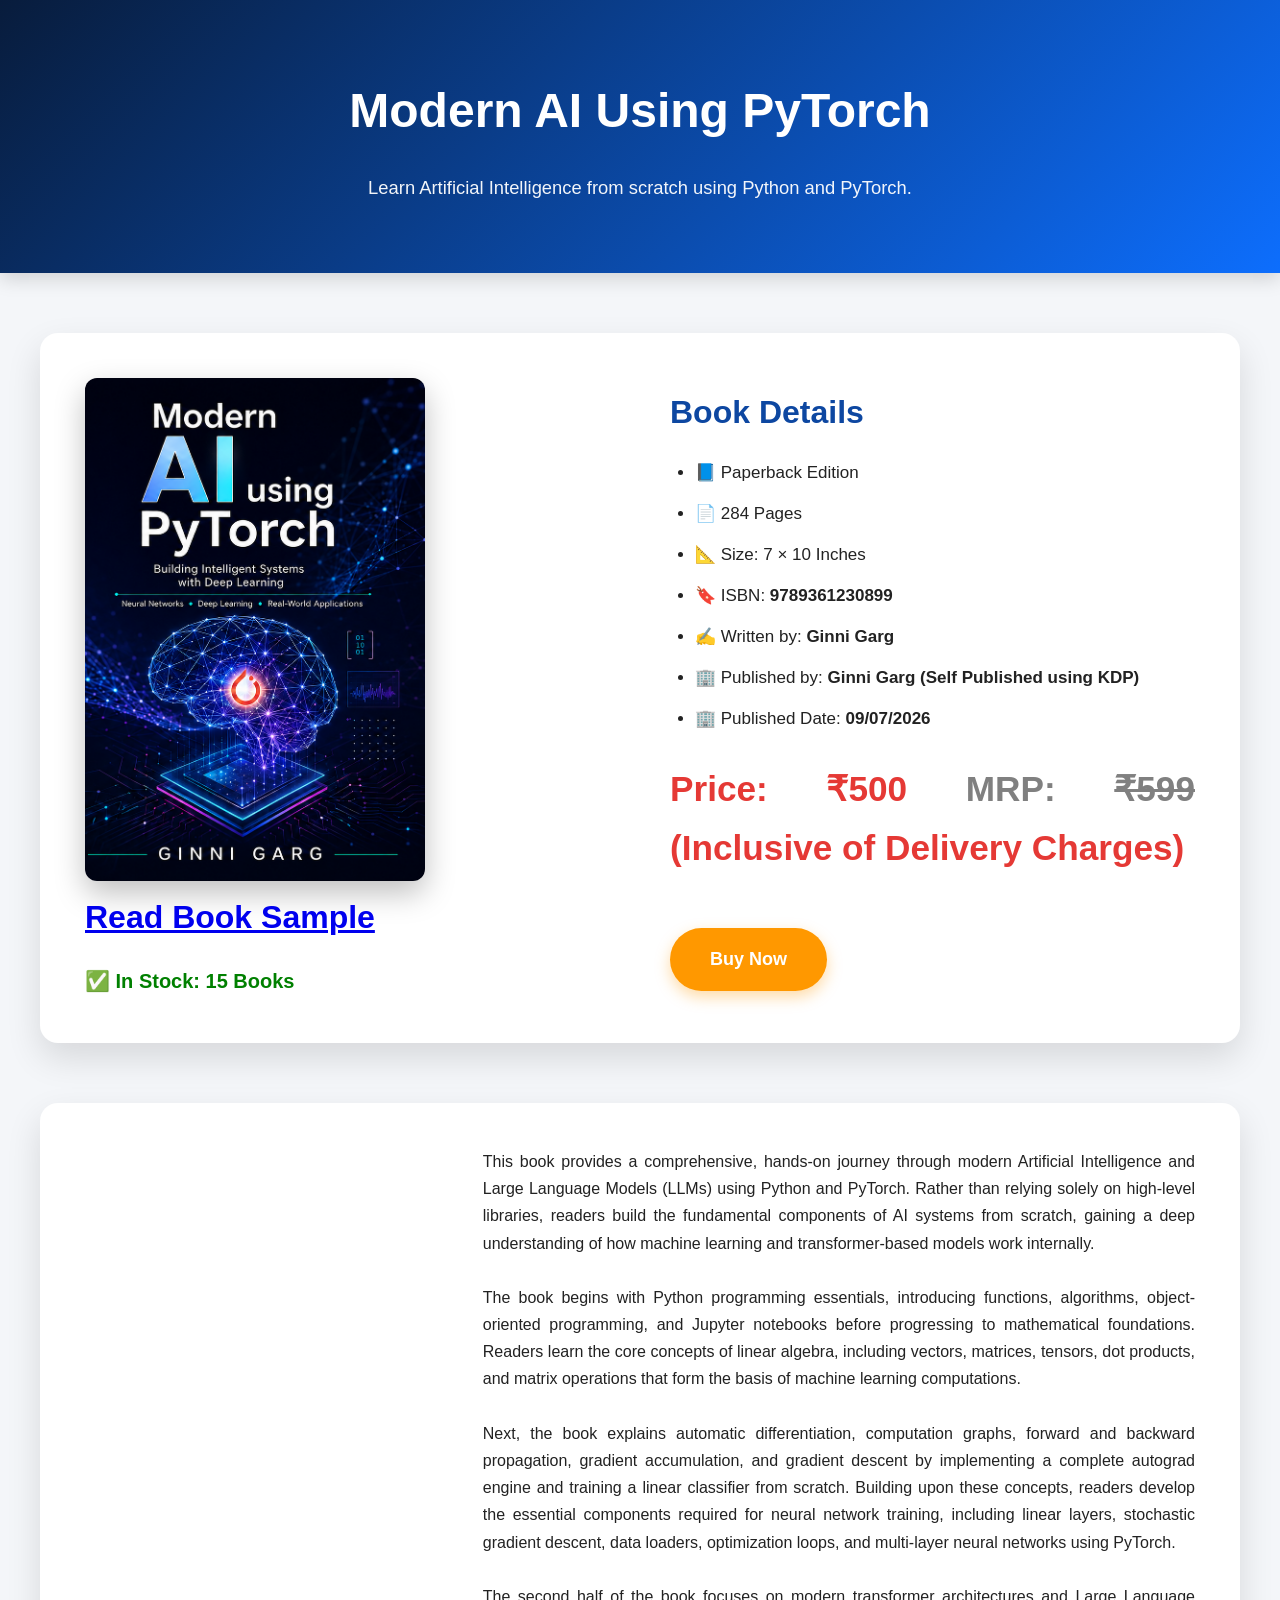
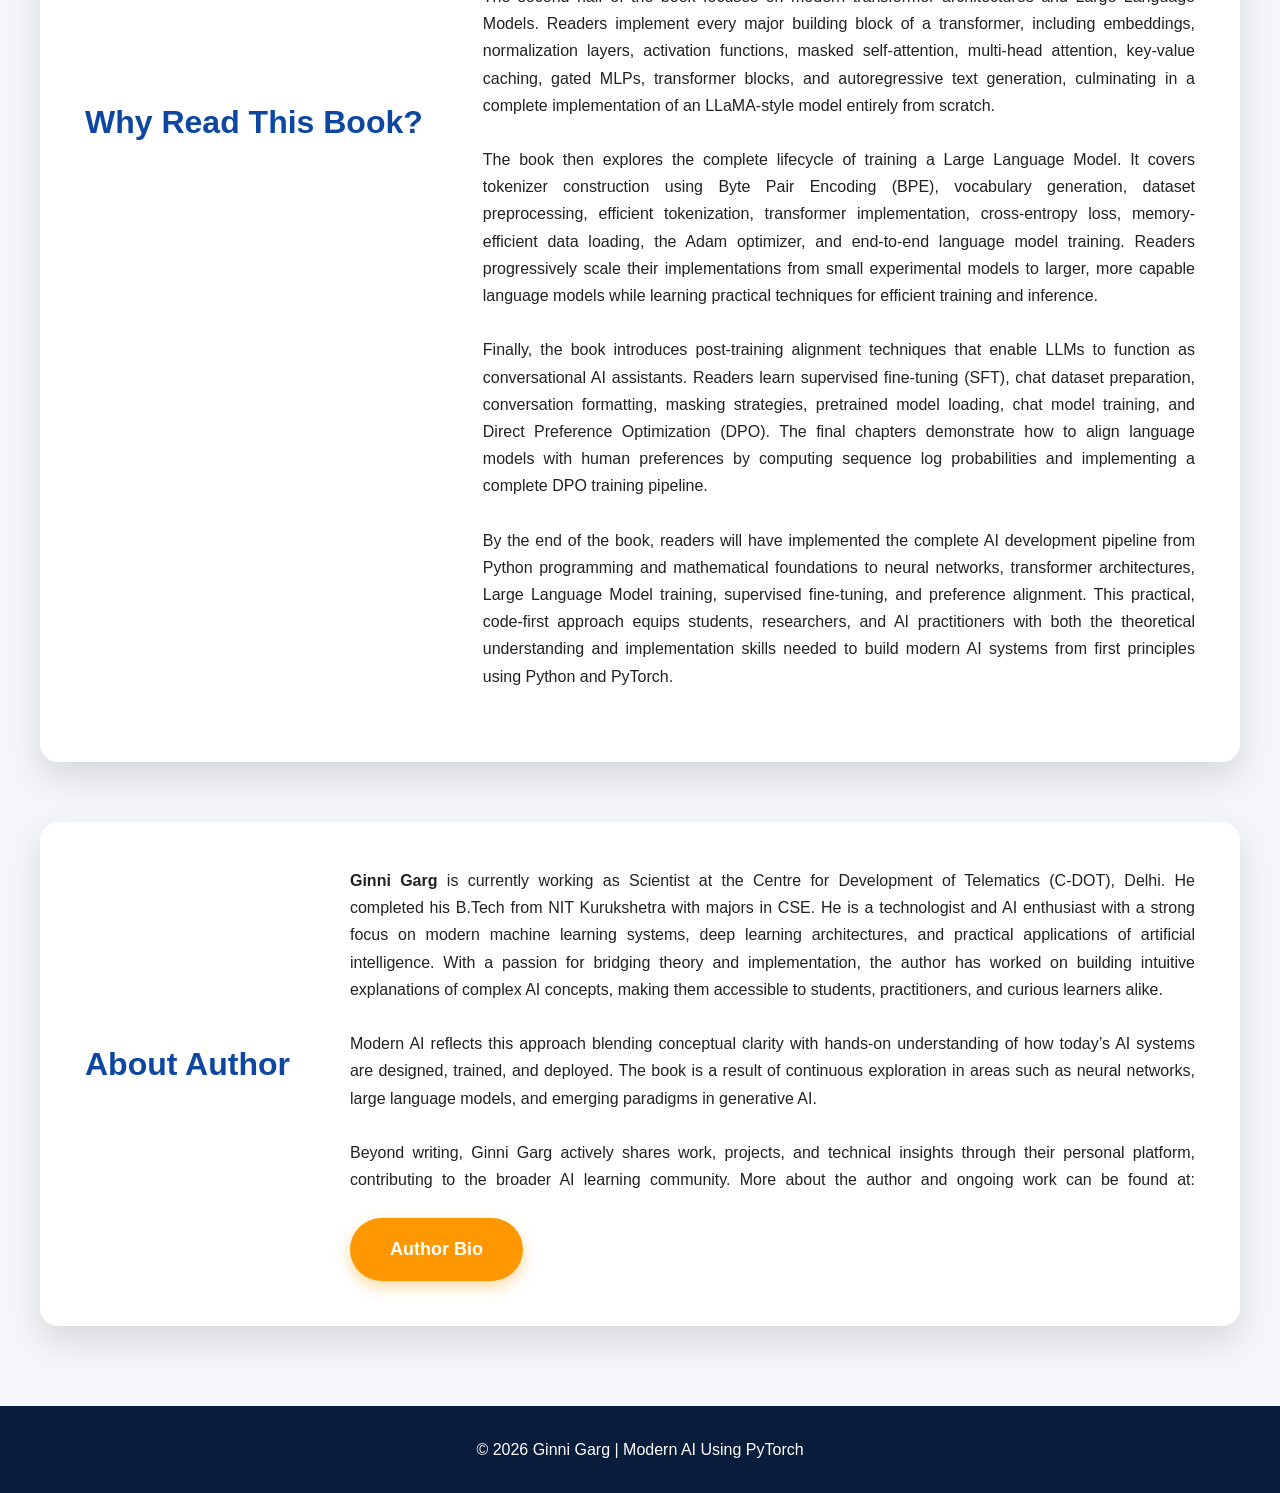
==== commit 0bd7df73: "Add files via upload" ====
--- a/index.html
+++ b/index.html
@@ -50,6 +50,10 @@
 Read Book Sample
 </a>
 </h2>
+
+<p style="color:green; font-size:20px; font-weight:bold;">
+    ✅ In Stock: 15 Books
+</p>
 
 </div>
 
